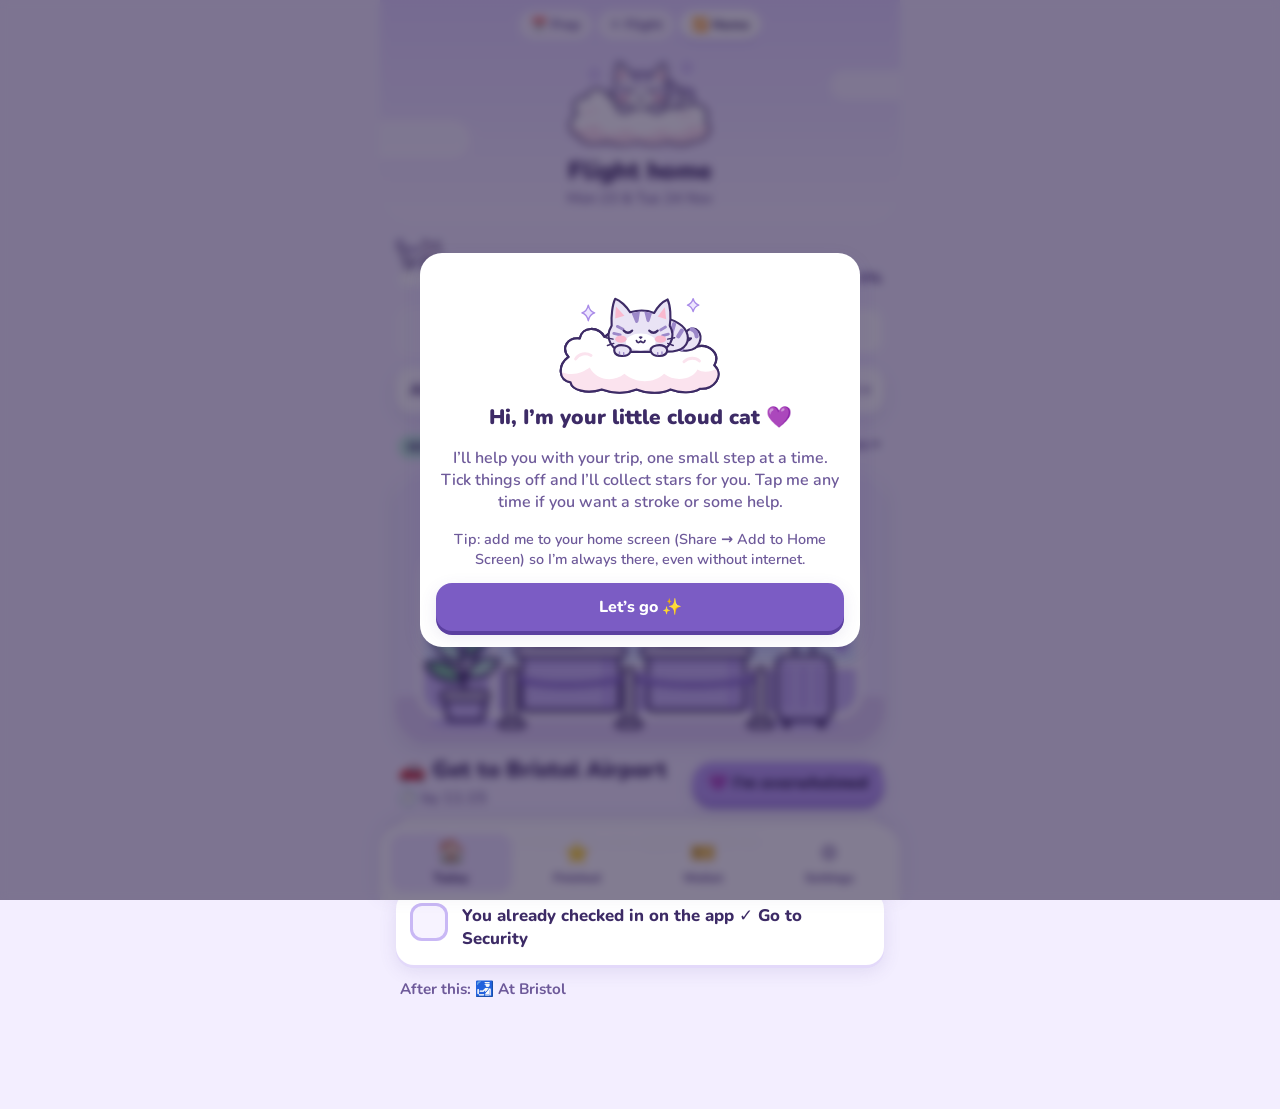
==== index.html @ 9da00402 "Add Cloud Cat travel checklist app Gentle step-by-step PWA for the trip: day-before prep, flight day" ====
<!doctype html>
<html lang="en">
<head>
  <meta charset="utf-8" />
  <meta name="viewport" content="width=device-width, initial-scale=1, viewport-fit=cover" />
  <title>Cloud Cat</title>
  <meta name="description" content="A gentle step-by-step travel checklist with a little cloud cat." />
  <meta name="theme-color" content="#EDE6FF" />
  <meta name="apple-mobile-web-app-capable" content="yes" />
  <meta name="apple-mobile-web-app-status-bar-style" content="default" />
  <meta name="apple-mobile-web-app-title" content="Cloud Cat" />
  <link rel="manifest" href="manifest.webmanifest" />
  <link rel="icon" href="assets/icon.svg" type="image/svg+xml" />
  <link rel="apple-touch-icon" href="icons/icon-180.png" />
  <link rel="preconnect" href="https://fonts.googleapis.com" />
  <link rel="preconnect" href="https://fonts.gstatic.com" crossorigin />
  <link href="https://fonts.googleapis.com/css2?family=Nunito:wght@500;700;800;900&display=swap" rel="stylesheet" />
  <link rel="stylesheet" href="styles.css" />
</head>
<body>
  <div id="sprite" hidden></div>

  <div id="app">
    <header class="sky" id="sky">
      <div class="sky-clouds" aria-hidden="true">
        <span class="puff p1"></span><span class="puff p2"></span><span class="puff p3"></span>
      </div>
      <div class="stars-layer" id="stars" aria-hidden="true"></div>
      <nav class="section-pills" id="sectionPills" aria-label="Choose a day"></nav>
      <button class="cloudcat" id="cloudcat" aria-label="Tap the cat to pet him or get help"></button>
      <div class="bubble" id="bubble" role="status" aria-live="polite"></div>
      <div class="titles">
        <h1 id="title">Cloud Cat</h1>
        <p id="subtitle"></p>
      </div>
    </header>

    <div class="progress-wrap" id="progressWrap">
      <div class="progress" role="progressbar" aria-valuemin="0" aria-valuemax="100" id="progress">
        <div class="fill" id="fill"></div>
      </div>
      <div class="runner" id="runner" aria-hidden="true"></div>
      <span class="pct" id="pct">0%</span>
    </div>

    <main id="view" tabindex="-1"></main>

    <nav class="tabbar" aria-label="Main">
      <button data-tab="today" class="on"><span>🏠</span>Today</button>
      <button data-tab="finished"><span>⭐</span>Finished</button>
      <button data-tab="wallet"><span>🎫</span>Wallet</button>
      <button data-tab="settings"><span>⚙️</span>Settings</button>
    </nav>
  </div>

  <div id="overlay" class="overlay" hidden></div>
  <div id="toast" class="toast" role="status" aria-live="polite"></div>

  <script type="module" src="js/app.js"></script>
</body>
</html>
---- styles.css ----
/* ───────── Tokens ───────── */
:root {
  --bg: #F3EEFF;
  --sky-top: #E4D8FF;
  --sky-bot: #F6F1FF;
  --ink: #3D2B66;
  --ink-soft: #6E5A9A;
  --ink-faint: #9A8BC0;
  --card: #FFFFFF;
  --card-2: #F7F3FF;
  --line: #E3D9FA;
  --lav: #C9B8F5;
  --purple: #7B5CC4;
  --mint: #BDEBD8;
  --mint-deep: #54B78E;
  --calm: #EEE6FF;
  --info: #E6F0FF;
  --info-ink: #3F5C99;
  --if: #FFEDE6;
  --if-ink: #9A4F3A;
  --shadow: 0 6px 18px rgba(86, 64, 150, .12);
  --press: 0 4px 0 #D9CCF6;
  --radius: 22px;
  --fs: 1;
  --run-dur: .7s;
  color-scheme: light;
}
:root[data-theme="night"] {
  --bg: #1C1733;
  --sky-top: #2A2150;
  --sky-bot: #1F1939;
  --ink: #F1EBFF;
  --ink-soft: #C8BBEB;
  --ink-faint: #8E80B8;
  --card: #2A2346;
  --card-2: #332A55;
  --line: #3F3466;
  --lav: #6E5AA8;
  --purple: #B49CF5;
  --mint: #2F6B57;
  --mint-deep: #7DDBB4;
  --calm: #352C5C;
  --info: #26345A;
  --info-ink: #BFD3FF;
  --if: #4A2E33;
  --if-ink: #FFC9B8;
  --shadow: 0 6px 18px rgba(0, 0, 0, .35);
  --press: 0 4px 0 #151127;
  color-scheme: dark;
}

* { box-sizing: border-box; -webkit-tap-highlight-color: transparent; }
[hidden] { display: none !important; }
html { font-size: calc(16px * var(--fs)); }
body {
  margin: 0; background: var(--bg); color: var(--ink);
  font-family: Nunito, Quicksand, ui-rounded, system-ui, sans-serif; font-weight: 600;
  -webkit-font-smoothing: antialiased; overscroll-behavior-y: none;
}
button, input, textarea, select { font: inherit; color: inherit; }
button { cursor: pointer; border: 0; background: none; padding: 0; }
#app { max-width: 520px; margin: 0 auto; min-height: 100dvh; padding-bottom: calc(86px + env(safe-area-inset-bottom)); }

/* ───────── Sky ───────── */
.sky {
  position: relative; height: 222px; overflow: hidden;
  background: linear-gradient(180deg, var(--sky-top), var(--sky-bot));
  border-radius: 0 0 32px 32px;
  padding-top: env(safe-area-inset-top);
}
.sky-clouds .puff { position: absolute; background: #fff; opacity: .55; border-radius: 999px; filter: blur(1px); }
:root[data-theme="night"] .sky-clouds .puff { opacity: .08; }
.puff.p1 { width: 120px; height: 38px; left: -30px; top: 120px; animation: drift 26s ease-in-out infinite alternate; }
.puff.p2 { width: 90px; height: 30px; right: -20px; top: 70px; animation: drift 32s ease-in-out infinite alternate-reverse; }
.puff.p3 { width: 70px; height: 24px; left: 40%; top: 150px; opacity: .35; animation: drift 40s ease-in-out infinite alternate; }
@keyframes drift { to { transform: translateX(40px); } }

.section-pills {
  position: relative; z-index: 3; display: flex; gap: 6px; justify-content: center;
  padding: 10px 12px 0;
}
.section-pills button {
  padding: 6px 12px; border-radius: 999px; font-size: .82rem; font-weight: 800;
  background: color-mix(in srgb, var(--card) 70%, transparent); color: var(--ink-soft);
  box-shadow: 0 2px 0 var(--line); transition: transform .15s, background .2s;
}
.section-pills button.on { background: var(--card); color: var(--ink); box-shadow: 0 3px 0 var(--lav); }
.section-pills button:active { transform: scale(.95) translateY(1px); }

.cloudcat {
  position: absolute; z-index: 2; left: 50%; top: calc(36px + env(safe-area-inset-top));
  width: 150px; margin-left: -75px; animation: bob 4s ease-in-out infinite;
}
.cloudcat svg { width: 100%; height: auto; display: block; overflow: visible; }
.cloudcat:active svg { transform: scale(.97); }
@keyframes bob { 0%, 100% { transform: translateY(0); } 50% { transform: translateY(-7px); } }
#tail { transform-box: fill-box; transform-origin: 0% 100%; animation: tail 3.2s ease-in-out infinite; }
@keyframes tail { 0%, 100% { transform: rotate(0); } 50% { transform: rotate(-6deg); } }
.meow #eyes-open, .meow #mouth-meow { display: inline !important; }
.meow #eyes-closed, .meow #mouth-smile { display: none !important; }

.titles { position: absolute; left: 0; right: 0; bottom: 14px; text-align: center; z-index: 2; pointer-events: none; }
.titles h1 { margin: 0; font-size: 1.55rem; font-weight: 900; letter-spacing: -.01em; }
.titles p { margin: 0; color: var(--ink-soft); font-size: .92rem; }

.stars-layer { position: absolute; inset: 0; z-index: 1; pointer-events: none; }
.star { position: absolute; width: 16px; height: 16px; transform: translate(-50%, -50%); filter: drop-shadow(0 2px 2px rgba(80, 60, 140, .15)); }
.star svg { width: 100%; height: 100%; display: block; }
.star.big { width: 36px; height: 36px; }
.star.settled { animation: twinkle 3.6s ease-in-out infinite; }
@keyframes twinkle { 0%, 100% { opacity: 1; transform: translate(-50%, -50%) scale(1); } 50% { opacity: .75; transform: translate(-50%, -50%) scale(.9); } }

.bubble {
  position: absolute; z-index: 4; right: 10px; top: calc(46px + env(safe-area-inset-top));
  max-width: min(200px, calc(50% - 40px)); padding: 8px 12px; border-radius: 16px 16px 16px 4px;
  background: var(--card); color: var(--ink); font-weight: 800; font-size: .88rem; line-height: 1.25;
  box-shadow: var(--shadow); opacity: 0; pointer-events: none; transform-origin: 0 100%; transform: scale(.6);
  transition: opacity .3s, transform .35s cubic-bezier(.3, 1.6, .5, 1);
}
.bubble.show { opacity: 1; transform: scale(1); }

/* ───────── Progress ───────── */
.progress-wrap { position: relative; margin: 14px 18px 4px; padding-top: 34px; }
.progress { height: 16px; border-radius: 999px; background: var(--card); box-shadow: inset 0 2px 4px rgba(80, 60, 140, .12); overflow: hidden; margin-right: 46px; }
.fill {
  height: 100%; width: 0; border-radius: 999px;
  background: linear-gradient(90deg, #C9B8F5, #A98BE8, #F9B9CF);
  background-size: 200% 100%; animation: shimmer 4s linear infinite;
  transition: width 1.2s cubic-bezier(.3, .9, .3, 1);
}
@keyframes shimmer { to { background-position: -200% 0; } }
.pct { position: absolute; right: 0; bottom: -2px; font-weight: 900; font-size: .9rem; color: var(--ink-soft); }
.runner {
  position: absolute; top: -2px; left: 0; width: 52px; transform: translateX(-26px);
  transition: left 1.4s cubic-bezier(.3, .9, .3, 1);
}
.runner svg { width: 100%; height: auto; display: block; animation: hop calc(var(--run-dur) / 2) ease-in-out infinite; }
@keyframes hop { 0%, 100% { transform: translateY(0); } 50% { transform: translateY(-2px); } }
.runner #leg-fl, .runner #leg-br { transform-box: fill-box; transform-origin: 50% 0; animation: legA var(--run-dur) ease-in-out infinite; }
.runner #leg-fr, .runner #leg-bl { transform-box: fill-box; transform-origin: 50% 0; animation: legB var(--run-dur) ease-in-out infinite; }
.runner #tail { animation: tail var(--run-dur) ease-in-out infinite; }
@keyframes legA { 0%, 100% { transform: rotate(28deg); } 50% { transform: rotate(-28deg); } }
@keyframes legB { 0%, 100% { transform: rotate(-28deg); } 50% { transform: rotate(28deg); } }
.runner.sprint { --run-dur: .22s; }
.runner .dust { position: absolute; left: -6px; bottom: 4px; width: 10px; height: 10px; border-radius: 50%; background: var(--lav); opacity: 0; }
.runner.sprint .dust { animation: dust .4s ease-out infinite; }
@keyframes dust { 0% { opacity: .7; transform: translate(0, 0) scale(.6); } 100% { opacity: 0; transform: translate(-14px, -4px) scale(1.4); } }

/* ───────── Generic cards / buttons ───────── */
main { padding: 8px 16px 24px; outline: none; }
.card { background: var(--card); border-radius: var(--radius); box-shadow: var(--shadow); padding: 16px; margin: 12px 0; }
.btn {
  display: inline-flex; align-items: center; justify-content: center; gap: 8px; min-height: 48px; padding: 10px 18px;
  border-radius: 16px; background: var(--card); box-shadow: var(--press), var(--shadow); font-weight: 800;
  transition: transform .12s, box-shadow .12s;
}
.btn:active { transform: translateY(3px) scale(.98); box-shadow: 0 1px 0 var(--line); }
.btn.primary { background: var(--purple); color: #fff; box-shadow: 0 4px 0 #5B3FA0, var(--shadow); }
:root[data-theme="night"] .btn.primary { color: #1C1733; box-shadow: 0 4px 0 #6E58B0, var(--shadow); }
.btn.soft { background: var(--card-2); box-shadow: 0 3px 0 var(--line); }
.btn.small { min-height: 40px; padding: 6px 14px; font-size: .9rem; border-radius: 13px; }
.btn.block { width: 100%; }
.link { color: var(--ink-soft); font-weight: 800; font-size: .92rem; padding: 10px 4px; min-height: 44px; }
.row { display: flex; gap: 10px; align-items: center; }
.row.between { justify-content: space-between; }
.muted { color: var(--ink-soft); }
.h2 { font-size: 1.25rem; font-weight: 900; margin: 18px 0 6px; }
.h3 { font-size: .8rem; font-weight: 900; letter-spacing: .08em; text-transform: uppercase; color: var(--ink-faint); margin: 18px 4px 6px; }

/* ───────── Picker ───────── */
.picker-ask { font-size: 1.2rem; font-weight: 900; margin: 16px 2px 2px; }
.picker { display: grid; grid-template-columns: 1fr 1fr; gap: 12px; margin-top: 10px; }
.gcard {
  position: relative; text-align: left; background: var(--card); border-radius: 20px; padding: 14px 14px 12px; min-height: 108px;
  box-shadow: 0 4px 0 var(--line), var(--shadow); transition: transform .12s, box-shadow .12s;
  display: flex; flex-direction: column; gap: 4px; animation: pop-in .4s cubic-bezier(.3, 1.5, .5, 1) both;
}
.gcard:active { transform: translateY(3px) scale(.98); box-shadow: 0 1px 0 var(--line); }
.gcard .gicon { font-size: 1.6rem; }
.gcard .gname { font-weight: 900; font-size: 1.02rem; line-height: 1.15; }
.gcard .gmeta { font-size: .82rem; color: var(--ink-soft); }
.gcard .gdot { position: absolute; top: 12px; right: 12px; width: 22px; height: 22px; }
.gcard .gdot svg { width: 100%; height: 100%; }
.gcard.first { grid-column: 1 / -1; min-height: 0; flex-direction: row; align-items: center; gap: 12px; background: linear-gradient(120deg, var(--card), var(--calm)); }
.gcard.bonus { background: var(--card-2); box-shadow: 0 3px 0 var(--line); }
.gcard.done { opacity: .62; }
.gcard.done .gdot { width: 30px; height: 30px; top: 8px; right: 8px; }
.badge { display: inline-block; font-size: .7rem; font-weight: 900; letter-spacing: .04em; padding: 3px 8px; border-radius: 999px; background: var(--mint); color: var(--ink); width: max-content; }
.badge.bonus { background: var(--calm); color: var(--ink-soft); }
@keyframes pop-in { from { opacity: 0; transform: translateY(8px) scale(.97); } }

/* ───────── Group / stage view ───────── */
.topbar { display: flex; justify-content: space-between; align-items: center; margin: 6px 0 0; }
.scene { position: relative; border-radius: 24px; overflow: hidden; box-shadow: var(--shadow); margin: 8px 0 12px; animation: pop-in .45s ease both; background: var(--card-2); }
.scene svg { display: block; width: 100%; height: auto; }
.gtitle { display: flex; align-items: baseline; justify-content: space-between; gap: 8px; margin: 4px 2px 2px; }
.gtitle h2 { margin: 0; font-size: 1.4rem; font-weight: 900; }
.gtitle .of { color: var(--ink-soft); font-weight: 800; white-space: nowrap; }
.gintro { margin: 2px 2px 8px; color: var(--ink-soft); }
.nextup { display: inline-block; font-size: .75rem; font-weight: 900; letter-spacing: .08em; text-transform: uppercase; background: var(--mint); padding: 4px 10px; border-radius: 999px; margin: 6px 2px 0; }

.steps { list-style: none; margin: 8px 0 0; padding: 0; display: flex; flex-direction: column; gap: 10px; }
.step {
  display: flex; gap: 14px; align-items: flex-start; background: var(--card); border-radius: 18px; padding: 14px;
  box-shadow: 0 3px 0 var(--line), var(--shadow);
}
.step.enter { animation: slide-in .45s cubic-bezier(.3, 1.3, .5, 1) both; }
@keyframes slide-in { from { opacity: 0; transform: translateY(14px) scale(.98); } }
.step.t-calm { background: var(--calm); }
.step.done { opacity: .6; }
.step.done .txt > .main { text-decoration: line-through; text-decoration-color: var(--ink-faint); }
.check {
  flex: 0 0 38px; width: 38px; height: 38px; border-radius: 12px; background: var(--card-2);
  box-shadow: inset 0 0 0 3px var(--lav); display: grid; place-items: center; margin-top: -2px;
  transition: background .2s, box-shadow .2s;
}
.check svg { width: 24px; height: 24px; }
.check path { fill: none; stroke: #fff; stroke-width: 4; stroke-linecap: round; stroke-linejoin: round; stroke-dasharray: 30; stroke-dashoffset: 30; }
.step.done .check { background: var(--mint-deep); box-shadow: inset 0 0 0 3px var(--mint-deep); }
.step.done .check path { stroke-dashoffset: 0; transition: stroke-dashoffset .3s .05s ease-out; }
.check.squish { animation: squish .42s cubic-bezier(.3, 1.6, .5, 1); }
@keyframes squish { 0% { transform: scale(1); } 30% { transform: scale(.78, .7); } 60% { transform: scale(1.14); } 100% { transform: scale(1); } }
.txt { flex: 1; min-width: 0; line-height: 1.35; font-size: 1.05rem; }
.txt .main { font-weight: 800; }
.chips { display: flex; flex-wrap: wrap; gap: 6px; margin-top: 8px; }
.chip { padding: 4px 10px; border-radius: 999px; background: var(--card-2); box-shadow: 0 2px 0 var(--line); font-weight: 800; font-size: .9rem; }
.detail { margin-top: 8px; font-size: .92rem; color: var(--ink-soft); white-space: pre-line; background: var(--card-2); border-radius: 12px; padding: 8px 10px; }
.opens { display: inline-block; margin-top: 6px; font-size: .82rem; font-weight: 800; color: var(--ink-soft); background: var(--calm); padding: 3px 10px; border-radius: 999px; }
.say {
  display: flex; align-items: center; gap: 10px; width: 100%; text-align: left; margin-top: 10px; padding: 10px 12px; border-radius: 14px;
  background: var(--card-2); box-shadow: 0 3px 0 var(--line); font-weight: 800; font-size: 1rem; line-height: 1.3;
}
.say:active { transform: translateY(2px); box-shadow: 0 1px 0 var(--line); }
.say .lbl { font-size: .7rem; letter-spacing: .08em; text-transform: uppercase; color: var(--ink-faint); display: block; }
.mini-actions { display: flex; flex-wrap: wrap; gap: 8px; margin-top: 10px; }
.inline-fields { display: grid; grid-template-columns: 1fr 1fr; gap: 8px; margin-top: 10px; }
.note { list-style: none; background: var(--info); color: var(--info-ink); border-radius: 16px; padding: 12px 14px; font-weight: 700; line-height: 1.35; }
.note::before { content: '🦋  '; }
.donebar { display: flex; justify-content: space-between; align-items: center; color: var(--ink-soft); font-weight: 800; padding: 2px 4px; }

.ifbox { margin-top: 16px; border-radius: 18px; background: var(--if); color: var(--if-ink); overflow: hidden; }
.ifbox > button { width: 100%; text-align: left; padding: 14px 16px; font-weight: 900; display: flex; justify-content: space-between; min-height: 48px; }
.ifbox .ifs { padding: 0 14px 14px; display: flex; flex-direction: column; gap: 10px; }
.ifitem { background: color-mix(in srgb, var(--card) 70%, transparent); color: var(--ink); border-radius: 14px; padding: 10px 12px; }
.ifitem b { display: block; color: var(--if-ink); }
.after { margin: 14px 4px 0; color: var(--ink-soft); font-weight: 700; font-size: .95rem; }

.timestrip { background: var(--card); border-radius: 18px; box-shadow: var(--shadow); margin: 6px 0 8px; overflow: hidden; }
.timestrip > button { width: 100%; padding: 10px 14px; display: flex; justify-content: space-between; align-items: center; gap: 8px; font-weight: 800; min-height: 48px; text-align: left; }
.timestrip .clock { color: var(--ink-soft); font-size: .9rem; white-space: nowrap; }
.timestrip ul { list-style: none; margin: 0; padding: 0 14px 12px; display: grid; gap: 6px; }
.timestrip li { display: flex; gap: 10px; align-items: center; }
.timestrip li b { min-width: 52px; }
.timestrip li.past { opacity: .5; }
.countdown { font-size: .85rem; color: var(--ink-soft); padding: 0 14px 10px; }

.parts { display: flex; background: var(--card-2); border-radius: 16px; padding: 4px; gap: 4px; margin: 8px 0; }
.parts button { flex: 1; padding: 10px 6px; border-radius: 12px; font-weight: 800; font-size: .9rem; color: var(--ink-soft); min-height: 44px; }
.parts button.on { background: var(--card); color: var(--ink); box-shadow: 0 2px 0 var(--line); }

.calm-pill {
  position: fixed; z-index: 20; right: max(16px, calc(50% - 244px)); bottom: calc(96px + env(safe-area-inset-bottom));
  padding: 10px 16px; border-radius: 999px; background: #B79CF2; color: #2A1E4D; font-weight: 900; box-shadow: 0 4px 0 #8E70D6, var(--shadow);
}
.calm-pill:active { transform: translateY(3px); box-shadow: 0 1px 0 #8E70D6; }

.donecard { text-align: center; padding: 26px 18px; }
.donecard .big { font-size: 1.5rem; font-weight: 900; margin: 8px 0 4px; }
.constellation { display: flex; flex-wrap: wrap; justify-content: center; gap: 6px; margin: 10px 0; }
.constellation span { width: 34px; height: 34px; display: inline-block; animation: pop-in .5s both; }
.constellation svg { width: 100%; height: 100%; }

/* ───────── Tab bar ───────── */
.tabbar {
  position: fixed; z-index: 30; left: 50%; transform: translateX(-50%); bottom: 0; width: min(520px, 100%);
  display: grid; grid-template-columns: repeat(4, 1fr); gap: 4px; padding: 8px 10px calc(8px + env(safe-area-inset-bottom));
  background: color-mix(in srgb, var(--card) 92%, transparent); backdrop-filter: blur(10px);
  border-radius: 24px 24px 0 0; box-shadow: 0 -4px 20px rgba(86, 64, 150, .1);
}
.tabbar button { display: flex; flex-direction: column; align-items: center; gap: 2px; padding: 6px 0; border-radius: 14px; font-size: .78rem; font-weight: 800; color: var(--ink-soft); min-height: 52px; }
.tabbar button span { font-size: 1.3rem; transition: transform .2s; }
.tabbar button.on { background: var(--calm); color: var(--ink); }
.tabbar button.on span { transform: translateY(-2px) scale(1.1); }

/* ───────── Overlay / sheets ───────── */
.overlay {
  position: fixed; inset: 0; z-index: 50; background: rgba(28, 18, 56, .55); backdrop-filter: blur(4px);
  display: flex; flex-direction: column; justify-content: flex-end; align-items: center; animation: fade .25s ease both;
}
.overlay.center { justify-content: center; }
.overlay.closing { animation: fade .2s ease reverse both; }
@keyframes fade { from { opacity: 0; } }
.sheet {
  width: min(520px, 100%); max-height: 88dvh; overflow: auto; background: var(--bg); border-radius: 28px 28px 0 0;
  padding: 18px 18px calc(22px + env(safe-area-inset-bottom)); animation: rise .35s cubic-bezier(.3, 1.2, .5, 1) both;
}
.sheet.tall { height: 88dvh; display: flex; flex-direction: column; }
@keyframes rise { from { transform: translateY(40px); opacity: 0; } }
.sheet-head { display: flex; justify-content: space-between; align-items: center; margin-bottom: 8px; }
.sheet-head h3 { margin: 0; font-size: 1.25rem; font-weight: 900; }
.x { width: 44px; height: 44px; border-radius: 14px; background: var(--card); box-shadow: 0 3px 0 var(--line); font-size: 1.1rem; }

.petstage { display: flex; flex-direction: column; align-items: center; gap: 18px; padding: 20px; width: min(420px, 100%); }
.petcat { width: min(300px, 80vw); touch-action: none; position: relative; animation: bob 4s ease-in-out infinite; }
.petcat svg { width: 100%; height: auto; display: block; overflow: visible; }
.petcat.petting svg { animation: purr .12s linear infinite; }
@keyframes purr { 50% { transform: translateY(.6px); } }
.pethint { color: #fff; font-weight: 800; text-align: center; min-height: 1.4em; text-shadow: 0 1px 4px rgba(0, 0, 0, .3); }
.petbtns { display: flex; gap: 12px; }
.petbtns .btn { min-width: 130px; font-size: 1.05rem; }
.heart { position: fixed; z-index: 60; pointer-events: none; font-size: 22px; animation: heart 1.4s ease-out forwards; }
@keyframes heart { 0% { opacity: 0; transform: translate(-50%, 0) scale(.5); } 15% { opacity: 1; } 100% { opacity: 0; transform: translate(calc(-50% + var(--dx)), -90px) scale(1.2); } }

.helplist { display: flex; flex-direction: column; gap: 10px; }
.helpbtn { text-align: left; padding: 14px 16px; border-radius: 16px; background: var(--card); box-shadow: 0 3px 0 var(--line); font-weight: 800; min-height: 52px; }
.helpbtn.if { background: var(--if); color: var(--if-ink); }
.helpbtn.calm { background: var(--calm); }
.helpbtn.heart-btn { background: linear-gradient(120deg, #FBE3EE, #EEE6FF); color: #3D2B66; }
.helpbtn:active { transform: translateY(2px); box-shadow: 0 1px 0 var(--line); }
.answer { font-size: 1.25rem; font-weight: 800; line-height: 1.45; margin: 8px 0 12px; }

.chat { flex: 1; overflow: auto; display: flex; flex-direction: column; gap: 10px; padding: 6px 2px 10px; }
.msg { max-width: 86%; padding: 10px 14px; border-radius: 18px; line-height: 1.4; white-space: pre-wrap; animation: pop-in .3s both; }
.msg.user { align-self: flex-end; background: var(--purple); color: #fff; border-bottom-right-radius: 6px; }
:root[data-theme="night"] .msg.user { color: #1C1733; }
.msg.assistant { align-self: flex-start; background: var(--card); box-shadow: var(--shadow); border-bottom-left-radius: 6px; }
.msg.assistant::before { content: '🐱 '; }
.typing span { display: inline-block; width: 7px; height: 7px; margin: 0 2px; border-radius: 50%; background: var(--ink-faint); animation: dots 1s infinite; }
.typing span:nth-child(2) { animation-delay: .15s; } .typing span:nth-child(3) { animation-delay: .3s; }
@keyframes dots { 50% { transform: translateY(-4px); opacity: .5; } }
.composer { display: flex; gap: 8px; align-items: flex-end; }
.composer textarea { flex: 1; resize: none; min-height: 48px; max-height: 120px; }

.bigsay {
  position: fixed; inset: 0; z-index: 70; background: #FFFDF8; color: #2A1E4D; display: flex; flex-direction: column;
  justify-content: center; align-items: center; padding: 28px; text-align: center; animation: fade .2s both;
}
.bigsay p { font-size: clamp(1.8rem, 8vw, 3rem); font-weight: 900; line-height: 1.25; margin: 0 0 24px; white-space: pre-wrap; }
.bigsay small { color: #7A6CA3; font-weight: 800; }

.breathe { width: 140px; height: 140px; margin: 10px auto 16px; border-radius: 50%; background: radial-gradient(circle, #E9DEFF, #B79CF2); animation: breathe 10s ease-in-out infinite; display: grid; place-items: center; font-weight: 900; color: #3D2B66; }
@keyframes breathe { 0%, 100% { transform: scale(.72); } 40% { transform: scale(1); } }

.celebrate { text-align: center; color: #fff; padding: 24px; }
.celebrate h2 { font-size: 2rem; margin: 10px 0 4px; }
.celebrate p { font-size: 1.15rem; }

/* ───────── Forms / wallet / settings ───────── */
label.field { display: block; margin: 10px 0; font-weight: 800; }
label.field > span { display: block; font-size: .85rem; color: var(--ink-soft); margin-bottom: 4px; }
input[type="text"], input[type="tel"], input[type="url"], input[type="password"], textarea, select {
  width: 100%; padding: 12px 14px; border-radius: 14px; border: 2px solid var(--line); background: var(--card-2); font-weight: 700; outline: none;
}
input:focus, textarea:focus, select:focus { border-color: var(--lav); }
.seg { display: flex; flex-wrap: wrap; gap: 6px; }
.seg button { padding: 10px 14px; border-radius: 12px; background: var(--card-2); font-weight: 800; box-shadow: 0 2px 0 var(--line); min-height: 44px; }
.seg button.on { background: var(--purple); color: #fff; box-shadow: 0 2px 0 #5B3FA0; }
:root[data-theme="night"] .seg button.on { color: #1C1733; }
.toggle { display: flex; justify-content: space-between; align-items: center; padding: 10px 0; font-weight: 800; min-height: 48px; }
.switch { width: 54px; height: 32px; border-radius: 999px; background: var(--line); position: relative; transition: background .2s; flex: 0 0 auto; }
.switch::after { content: ''; position: absolute; top: 4px; left: 4px; width: 24px; height: 24px; border-radius: 50%; background: #fff; box-shadow: 0 2px 4px rgba(0, 0, 0, .15); transition: transform .25s cubic-bezier(.3, 1.4, .5, 1); }
.switch.on { background: var(--mint-deep); }
.switch.on::after { transform: translateX(22px); }
input[type="range"] { width: 100%; accent-color: var(--purple); }

.tickets { display: grid; grid-template-columns: 1fr 1fr; gap: 12px; }
.ticket { background: var(--card); border-radius: 18px; box-shadow: var(--shadow); overflow: hidden; display: flex; flex-direction: column; }
.ticket .thumb { height: 120px; background: var(--card-2); display: grid; place-items: center; font-size: 2.4rem; overflow: hidden; }
.ticket .thumb img { width: 100%; height: 100%; object-fit: cover; }
.ticket .tl { padding: 8px 10px; }
.ticket input { padding: 6px 8px; font-size: .9rem; border-radius: 10px; }
.ticket .tact { display: flex; justify-content: space-between; padding: 0 6px 8px; }
.addticket { min-height: 172px; border: 3px dashed var(--lav); border-radius: 18px; display: grid; place-items: center; font-weight: 900; color: var(--ink-soft); text-align: center; }
.viewer { position: fixed; inset: 0; z-index: 70; background: #fff; display: flex; flex-direction: column; }
.viewer .vbar { display: flex; justify-content: space-between; align-items: center; padding: calc(10px + env(safe-area-inset-top)) 12px 10px; background: #F3EEFF; color: #3D2B66; font-weight: 800; }
.viewer .vbody { flex: 1; overflow: auto; display: grid; place-items: center; background: #fff; }
.viewer img { max-width: 100%; max-height: 100%; object-fit: contain; }
.viewer iframe { width: 100%; height: 100%; border: 0; }
.infocard { background: var(--card); border-radius: 18px; box-shadow: var(--shadow); padding: 12px 14px; margin: 10px 0; }

.fin-section { margin: 14px 0; }
.fin-group { display: flex; align-items: center; gap: 12px; padding: 12px; background: var(--card); border-radius: 16px; box-shadow: 0 3px 0 var(--line); margin: 8px 0; width: 100%; text-align: left; }
.fin-group .s { width: 34px; height: 34px; flex: 0 0 34px; }
.fin-group .s svg { width: 100%; height: 100%; }
.fin-steps { margin: 0 0 8px 12px; padding: 0; list-style: none; }
.fin-steps li { padding: 6px 0; display: flex; gap: 8px; align-items: center; }
.stat { display: flex; gap: 10px; }
.stat > div { flex: 1; background: var(--card); border-radius: 18px; box-shadow: var(--shadow); padding: 12px; text-align: center; }
.stat b { display: block; font-size: 1.6rem; font-weight: 900; }

.toast {
  position: fixed; left: 50%; bottom: calc(100px + env(safe-area-inset-bottom)); transform: translate(-50%, 20px); z-index: 80;
  background: var(--ink); color: var(--bg); padding: 10px 16px; border-radius: 14px; font-weight: 800; opacity: 0; pointer-events: none; transition: .3s;
  max-width: calc(100% - 32px);
}
.toast.show { opacity: 1; transform: translate(-50%, 0); }

/* ───────── Reduced motion ───────── */
.reduce-motion *, .reduce-motion *::before, .reduce-motion *::after { animation-duration: .001s !important; animation-iteration-count: 1 !important; transition-duration: .001s !important; }
@media (prefers-reduced-motion: reduce) {
  *, *::before, *::after { animation-duration: .001s !important; animation-iteration-count: 1 !important; transition-duration: .001s !important; }
}
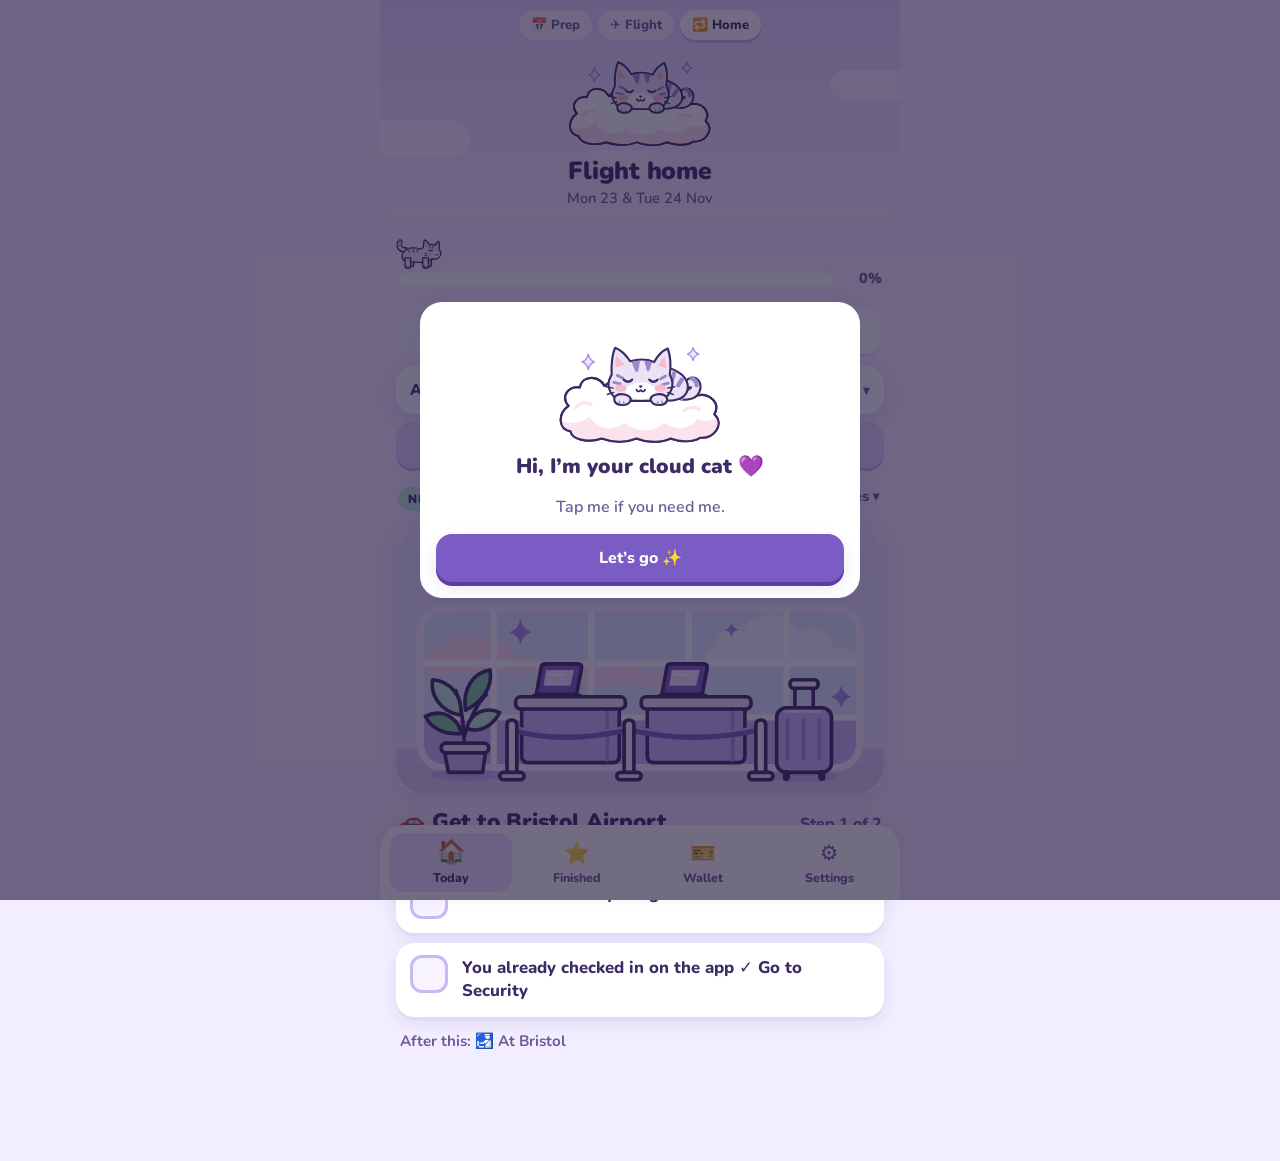
==== commit 08ed6e34: "Always use the lavender look; fix black flicker on Android - Remove dark mode entirely and mark the " ====
--- a/index.html
+++ b/index.html
@@ -6,6 +6,7 @@
   <title>Cloud Cat</title>
   <meta name="description" content="A gentle step-by-step travel checklist with a little cloud cat." />
   <meta name="theme-color" content="#EDE6FF" />
+  <meta name="color-scheme" content="light only" />
   <meta name="apple-mobile-web-app-capable" content="yes" />
   <meta name="apple-mobile-web-app-status-bar-style" content="default" />
   <meta name="apple-mobile-web-app-title" content="Cloud Cat" />
--- a/styles.css
+++ b/styles.css
@@ -11,6 +11,8 @@
   --line: #E3D9FA;
   --lav: #C9B8F5;
   --purple: #7B5CC4;
+  --on-purple: #FFFFFF;
+  --purple-press: #5B3FA0;
   --mint: #BDEBD8;
   --mint-deep: #54B78E;
   --calm: #EEE6FF;
@@ -18,40 +20,17 @@
   --info-ink: #3F5C99;
   --if: #FFEDE6;
   --if-ink: #9A4F3A;
+  --puff: .55;
   --shadow: 0 6px 18px rgba(86, 64, 150, .12);
   --press: 0 4px 0 #D9CCF6;
   --radius: 22px;
   --fs: 1;
   --run-dur: .7s;
-  color-scheme: light;
-}
-:root[data-theme="night"] {
-  --bg: #1C1733;
-  --sky-top: #2A2150;
-  --sky-bot: #1F1939;
-  --ink: #F1EBFF;
-  --ink-soft: #C8BBEB;
-  --ink-faint: #8E80B8;
-  --card: #2A2346;
-  --card-2: #332A55;
-  --line: #3F3466;
-  --lav: #6E5AA8;
-  --purple: #B49CF5;
-  --mint: #2F6B57;
-  --mint-deep: #7DDBB4;
-  --calm: #352C5C;
-  --info: #26345A;
-  --info-ink: #BFD3FF;
-  --if: #4A2E33;
-  --if-ink: #FFC9B8;
-  --shadow: 0 6px 18px rgba(0, 0, 0, .35);
-  --press: 0 4px 0 #151127;
-  color-scheme: dark;
-}
-
+  color-scheme: light only; /* always the lavender look; stops phones auto-darkening it */
+}
 * { box-sizing: border-box; -webkit-tap-highlight-color: transparent; }
 [hidden] { display: none !important; }
-html { font-size: calc(16px * var(--fs)); }
+html { font-size: calc(16px * var(--fs)); background: var(--bg); }
 body {
   margin: 0; background: var(--bg); color: var(--ink);
   font-family: Nunito, Quicksand, ui-rounded, system-ui, sans-serif; font-weight: 600;
@@ -68,11 +47,10 @@
   border-radius: 0 0 32px 32px;
   padding-top: env(safe-area-inset-top);
 }
-.sky-clouds .puff { position: absolute; background: #fff; opacity: .55; border-radius: 999px; filter: blur(1px); }
-:root[data-theme="night"] .sky-clouds .puff { opacity: .08; }
-.puff.p1 { width: 120px; height: 38px; left: -30px; top: 120px; animation: drift 26s ease-in-out infinite alternate; }
-.puff.p2 { width: 90px; height: 30px; right: -20px; top: 70px; animation: drift 32s ease-in-out infinite alternate-reverse; }
-.puff.p3 { width: 70px; height: 24px; left: 40%; top: 150px; opacity: .35; animation: drift 40s ease-in-out infinite alternate; }
+.sky-clouds .puff { position: absolute; background: #fff; opacity: var(--puff); border-radius: 999px; }
+.puff.p1 { width: 120px; height: 38px; left: -30px; top: 120px; }
+.puff.p2 { width: 90px; height: 30px; right: -20px; top: 70px; }
+.puff.p3 { width: 70px; height: 24px; left: 40%; top: 150px; opacity: .35; }
 @keyframes drift { to { transform: translateX(40px); } }
 
 .section-pills {
@@ -104,10 +82,10 @@
 .titles p { margin: 0; color: var(--ink-soft); font-size: .92rem; }
 
 .stars-layer { position: absolute; inset: 0; z-index: 1; pointer-events: none; }
-.star { position: absolute; width: 16px; height: 16px; transform: translate(-50%, -50%); filter: drop-shadow(0 2px 2px rgba(80, 60, 140, .15)); }
+.star { position: absolute; width: 16px; height: 16px; transform: translate(-50%, -50%); }
 .star svg { width: 100%; height: 100%; display: block; }
 .star.big { width: 36px; height: 36px; }
-.star.settled { animation: twinkle 3.6s ease-in-out infinite; }
+
 @keyframes twinkle { 0%, 100% { opacity: 1; transform: translate(-50%, -50%) scale(1); } 50% { opacity: .75; transform: translate(-50%, -50%) scale(.9); } }
 
 .bubble {
@@ -120,12 +98,11 @@
 .bubble.show { opacity: 1; transform: scale(1); }
 
 /* ───────── Progress ───────── */
-.progress-wrap { position: relative; margin: 14px 18px 4px; padding-top: 34px; }
+.progress-wrap { position: relative; margin: 14px max(18px, env(safe-area-inset-right, 0px)) 4px max(18px, env(safe-area-inset-left, 0px)); padding-top: 34px; }
 .progress { height: 16px; border-radius: 999px; background: var(--card); box-shadow: inset 0 2px 4px rgba(80, 60, 140, .12); overflow: hidden; margin-right: 46px; }
 .fill {
   height: 100%; width: 0; border-radius: 999px;
   background: linear-gradient(90deg, #C9B8F5, #A98BE8, #F9B9CF);
-  background-size: 200% 100%; animation: shimmer 4s linear infinite;
   transition: width 1.2s cubic-bezier(.3, .9, .3, 1);
 }
 @keyframes shimmer { to { background-position: -200% 0; } }
@@ -134,7 +111,7 @@
   position: absolute; top: -2px; left: 0; width: 52px; transform: translateX(-26px);
   transition: left 1.4s cubic-bezier(.3, .9, .3, 1);
 }
-.runner svg { width: 100%; height: auto; display: block; animation: hop calc(var(--run-dur) / 2) ease-in-out infinite; }
+.runner svg { width: 100%; height: auto; display: block; }
 @keyframes hop { 0%, 100% { transform: translateY(0); } 50% { transform: translateY(-2px); } }
 .runner #leg-fl, .runner #leg-br { transform-box: fill-box; transform-origin: 50% 0; animation: legA var(--run-dur) ease-in-out infinite; }
 .runner #leg-fr, .runner #leg-bl { transform-box: fill-box; transform-origin: 50% 0; animation: legB var(--run-dur) ease-in-out infinite; }
@@ -147,7 +124,7 @@
 @keyframes dust { 0% { opacity: .7; transform: translate(0, 0) scale(.6); } 100% { opacity: 0; transform: translate(-14px, -4px) scale(1.4); } }
 
 /* ───────── Generic cards / buttons ───────── */
-main { padding: 8px 16px 24px; outline: none; }
+main { padding-block: 8px 24px; padding-left: max(16px, env(safe-area-inset-left, 0px)); padding-right: max(16px, env(safe-area-inset-right, 0px)); outline: none; }
 .card { background: var(--card); border-radius: var(--radius); box-shadow: var(--shadow); padding: 16px; margin: 12px 0; }
 .btn {
   display: inline-flex; align-items: center; justify-content: center; gap: 8px; min-height: 48px; padding: 10px 18px;
@@ -155,8 +132,7 @@
   transition: transform .12s, box-shadow .12s;
 }
 .btn:active { transform: translateY(3px) scale(.98); box-shadow: 0 1px 0 var(--line); }
-.btn.primary { background: var(--purple); color: #fff; box-shadow: 0 4px 0 #5B3FA0, var(--shadow); }
-:root[data-theme="night"] .btn.primary { color: #1C1733; box-shadow: 0 4px 0 #6E58B0, var(--shadow); }
+.btn.primary { background: var(--purple); color: var(--on-purple); box-shadow: 0 4px 0 var(--purple-press), var(--shadow); }
 .btn.soft { background: var(--card-2); box-shadow: 0 3px 0 var(--line); }
 .btn.small { min-height: 40px; padding: 6px 14px; font-size: .9rem; border-radius: 13px; }
 .btn.block { width: 100%; }
@@ -259,10 +235,10 @@
 .parts button.on { background: var(--card); color: var(--ink); box-shadow: 0 2px 0 var(--line); }
 
 .calm-pill {
-  position: fixed; z-index: 20; right: max(16px, calc(50% - 244px)); bottom: calc(96px + env(safe-area-inset-bottom));
-  padding: 10px 16px; border-radius: 999px; background: #B79CF2; color: #2A1E4D; font-weight: 900; box-shadow: 0 4px 0 #8E70D6, var(--shadow);
-}
-.calm-pill:active { transform: translateY(3px); box-shadow: 0 1px 0 #8E70D6; }
+  display: block; width: 100%; margin: 0 0 6px; padding: 12px 16px; border-radius: 16px;
+  background: #E2D5FB; color: #3D2B66; font-weight: 900; box-shadow: 0 3px 0 #C9B8F5;
+}
+.calm-pill:active { transform: translateY(2px); box-shadow: 0 1px 0 #C9B8F5; }
 
 .donecard { text-align: center; padding: 26px 18px; }
 .donecard .big { font-size: 1.5rem; font-weight: 900; margin: 8px 0 4px; }
@@ -273,8 +249,8 @@
 /* ───────── Tab bar ───────── */
 .tabbar {
   position: fixed; z-index: 30; left: 50%; transform: translateX(-50%); bottom: 0; width: min(520px, 100%);
-  display: grid; grid-template-columns: repeat(4, 1fr); gap: 4px; padding: 8px 10px calc(8px + env(safe-area-inset-bottom));
-  background: color-mix(in srgb, var(--card) 92%, transparent); backdrop-filter: blur(10px);
+  display: grid; grid-template-columns: repeat(4, 1fr); gap: 4px; padding: 8px max(10px, env(safe-area-inset-right, 0px)) calc(8px + env(safe-area-inset-bottom, 0px)) max(10px, env(safe-area-inset-left, 0px));
+  background: var(--card);
   border-radius: 24px 24px 0 0; box-shadow: 0 -4px 20px rgba(86, 64, 150, .1);
 }
 .tabbar button { display: flex; flex-direction: column; align-items: center; gap: 2px; padding: 6px 0; border-radius: 14px; font-size: .78rem; font-weight: 800; color: var(--ink-soft); min-height: 52px; }
@@ -284,7 +260,7 @@
 
 /* ───────── Overlay / sheets ───────── */
 .overlay {
-  position: fixed; inset: 0; z-index: 50; background: rgba(28, 18, 56, .55); backdrop-filter: blur(4px);
+  position: fixed; inset: 0; z-index: 50; background: rgba(28, 18, 56, .62);
   display: flex; flex-direction: column; justify-content: flex-end; align-items: center; animation: fade .25s ease both;
 }
 .overlay.center { justify-content: center; }
@@ -321,8 +297,7 @@
 
 .chat { flex: 1; overflow: auto; display: flex; flex-direction: column; gap: 10px; padding: 6px 2px 10px; }
 .msg { max-width: 86%; padding: 10px 14px; border-radius: 18px; line-height: 1.4; white-space: pre-wrap; animation: pop-in .3s both; }
-.msg.user { align-self: flex-end; background: var(--purple); color: #fff; border-bottom-right-radius: 6px; }
-:root[data-theme="night"] .msg.user { color: #1C1733; }
+.msg.user { align-self: flex-end; background: var(--purple); color: var(--on-purple); border-bottom-right-radius: 6px; }
 .msg.assistant { align-self: flex-start; background: var(--card); box-shadow: var(--shadow); border-bottom-left-radius: 6px; }
 .msg.assistant::before { content: '🐱 '; }
 .typing span { display: inline-block; width: 7px; height: 7px; margin: 0 2px; border-radius: 50%; background: var(--ink-faint); animation: dots 1s infinite; }
@@ -354,8 +329,7 @@
 input:focus, textarea:focus, select:focus { border-color: var(--lav); }
 .seg { display: flex; flex-wrap: wrap; gap: 6px; }
 .seg button { padding: 10px 14px; border-radius: 12px; background: var(--card-2); font-weight: 800; box-shadow: 0 2px 0 var(--line); min-height: 44px; }
-.seg button.on { background: var(--purple); color: #fff; box-shadow: 0 2px 0 #5B3FA0; }
-:root[data-theme="night"] .seg button.on { color: #1C1733; }
+.seg button.on { background: var(--purple); color: var(--on-purple); box-shadow: 0 2px 0 var(--purple-press); }
 .toggle { display: flex; justify-content: space-between; align-items: center; padding: 10px 0; font-weight: 800; min-height: 48px; }
 .switch { width: 54px; height: 32px; border-radius: 999px; background: var(--line); position: relative; transition: background .2s; flex: 0 0 auto; }
 .switch::after { content: ''; position: absolute; top: 4px; left: 4px; width: 24px; height: 24px; border-radius: 50%; background: #fff; box-shadow: 0 2px 4px rgba(0, 0, 0, .15); transition: transform .25s cubic-bezier(.3, 1.4, .5, 1); }
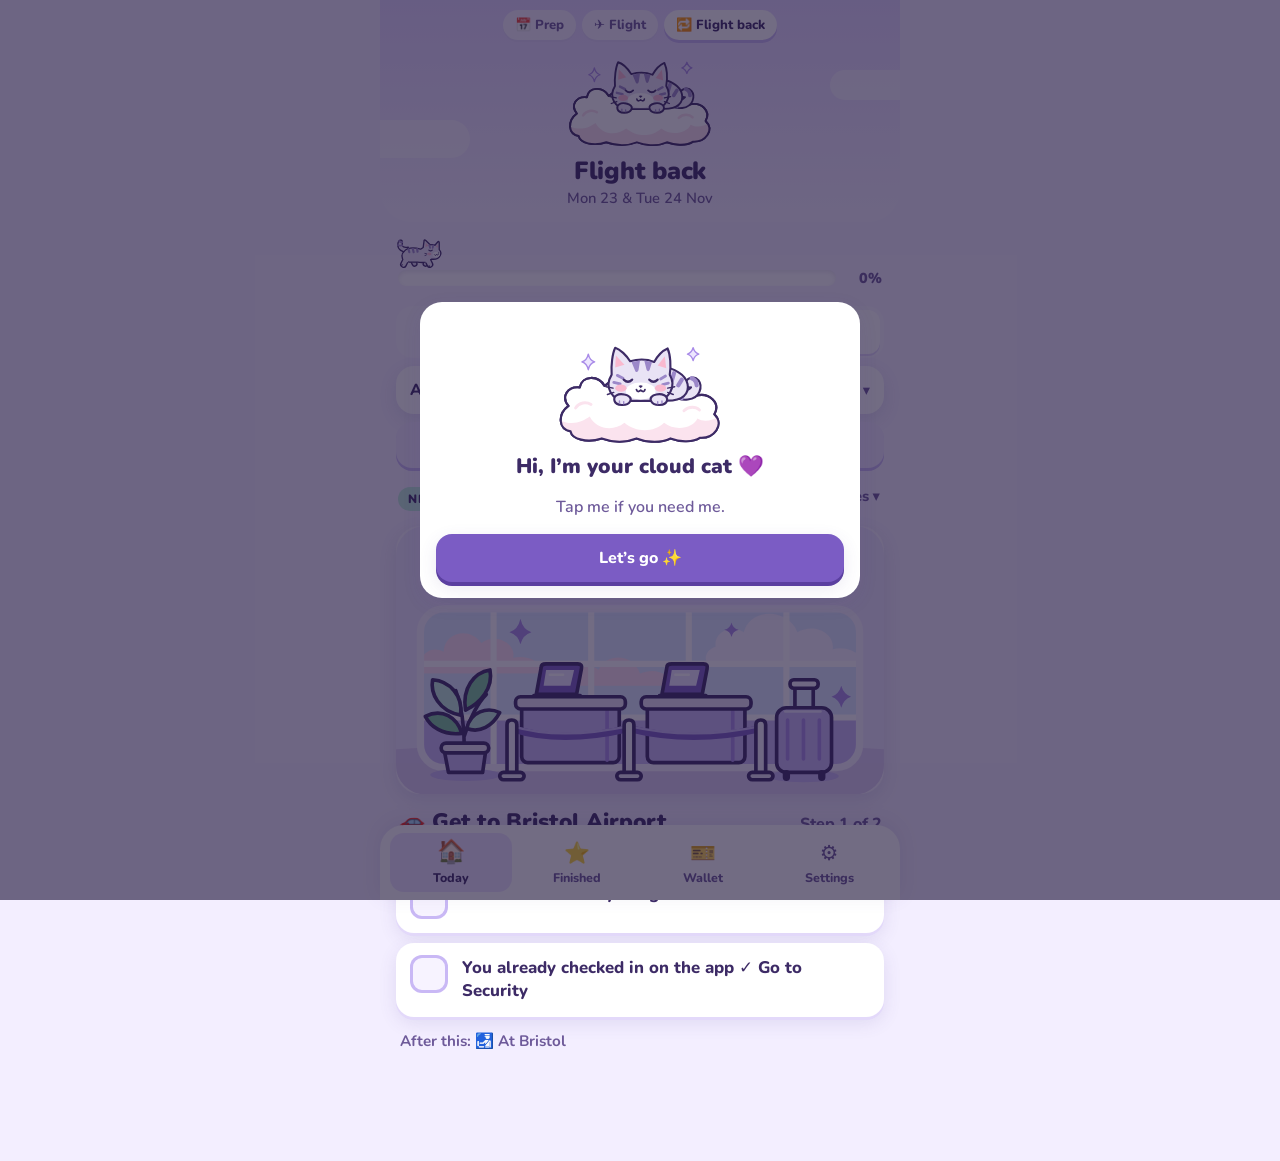
==== commit 26379e30: "Fix black blocks on Android; fix running cat legs; bring back night mode Black areas were GPU layers" ====
--- a/index.html
+++ b/index.html
@@ -24,7 +24,7 @@
   <div id="app">
     <header class="sky" id="sky">
       <div class="sky-clouds" aria-hidden="true">
-        <span class="puff p1"></span><span class="puff p2"></span><span class="puff p3"></span>
+        <span class="puff p1"></span><span class="puff p2"></span>
       </div>
       <div class="stars-layer" id="stars" aria-hidden="true"></div>
       <nav class="section-pills" id="sectionPills" aria-label="Choose a day"></nav>
--- a/styles.css
+++ b/styles.css
@@ -28,6 +28,32 @@
   --run-dur: .7s;
   color-scheme: light only; /* always the lavender look; stops phones auto-darkening it */
 }
+:root[data-sky="night"] {
+  --bg: #1C1733;
+  --sky-top: #2A2150;
+  --sky-bot: #1F1939;
+  --ink: #F1EBFF;
+  --ink-soft: #C8BBEB;
+  --ink-faint: #8E80B8;
+  --card: #2A2346;
+  --card-2: #332A55;
+  --line: #3F3466;
+  --lav: #6E5AA8;
+  --purple: #B49CF5;
+  --on-purple: #1C1733;
+  --purple-press: #6E58B0;
+  --mint: #2F6B57;
+  --mint-deep: #7DDBB4;
+  --calm: #352C5C;
+  --info: #26345A;
+  --info-ink: #BFD3FF;
+  --if: #4A2E33;
+  --if-ink: #FFC9B8;
+  --puff: .08;
+  --shadow: 0 6px 18px rgba(0, 0, 0, .35);
+  --press: 0 4px 0 #151127;
+  color-scheme: dark;
+}
 * { box-sizing: border-box; -webkit-tap-highlight-color: transparent; }
 [hidden] { display: none !important; }
 html { font-size: calc(16px * var(--fs)); background: var(--bg); }
@@ -67,12 +93,12 @@
 
 .cloudcat {
   position: absolute; z-index: 2; left: 50%; top: calc(36px + env(safe-area-inset-top));
-  width: 150px; margin-left: -75px; animation: bob 4s ease-in-out infinite;
+  width: 150px; margin-left: -75px; animation: float 4s ease-in-out infinite;
 }
 .cloudcat svg { width: 100%; height: auto; display: block; overflow: visible; }
 .cloudcat:active svg { transform: scale(.97); }
 @keyframes bob { 0%, 100% { transform: translateY(0); } 50% { transform: translateY(-7px); } }
-#tail { transform-box: fill-box; transform-origin: 0% 100%; animation: tail 3.2s ease-in-out infinite; }
+@keyframes float { 0%, 100% { top: calc(36px + env(safe-area-inset-top, 0px)); } 50% { top: calc(29px + env(safe-area-inset-top, 0px)); } }
 @keyframes tail { 0%, 100% { transform: rotate(0); } 50% { transform: rotate(-6deg); } }
 .meow #eyes-open, .meow #mouth-meow { display: inline !important; }
 .meow #eyes-closed, .meow #mouth-smile { display: none !important; }
@@ -113,14 +139,17 @@
 }
 .runner svg { width: 100%; height: auto; display: block; }
 @keyframes hop { 0%, 100% { transform: translateY(0); } 50% { transform: translateY(-2px); } }
-.runner #leg-fl, .runner #leg-br { transform-box: fill-box; transform-origin: 50% 0; animation: legA var(--run-dur) ease-in-out infinite; }
-.runner #leg-fr, .runner #leg-bl { transform-box: fill-box; transform-origin: 50% 0; animation: legB var(--run-dur) ease-in-out infinite; }
-.runner #tail { animation: tail var(--run-dur) ease-in-out infinite; }
+.runner #leg-fl, .runner #leg-br, .runner #leg-fr, .runner #leg-bl, .runner #tail { transform-box: fill-box; transform-origin: 50% 0; }
+.runner[data-pose="a"] #leg-fl, .runner[data-pose="a"] #leg-br { transform: rotate(26deg); }
+.runner[data-pose="a"] #leg-fr, .runner[data-pose="a"] #leg-bl { transform: rotate(-26deg); }
+.runner[data-pose="b"] #leg-fl, .runner[data-pose="b"] #leg-br { transform: rotate(-26deg); }
+.runner[data-pose="b"] #leg-fr, .runner[data-pose="b"] #leg-bl { transform: rotate(26deg); }
+.runner[data-pose="b"] #tail { transform: rotate(-8deg); }
 @keyframes legA { 0%, 100% { transform: rotate(28deg); } 50% { transform: rotate(-28deg); } }
 @keyframes legB { 0%, 100% { transform: rotate(-28deg); } 50% { transform: rotate(28deg); } }
 .runner.sprint { --run-dur: .22s; }
 .runner .dust { position: absolute; left: -6px; bottom: 4px; width: 10px; height: 10px; border-radius: 50%; background: var(--lav); opacity: 0; }
-.runner.sprint .dust { animation: dust .4s ease-out infinite; }
+.runner.sprint .dust { animation: dust .4s ease-out 3; }
 @keyframes dust { 0% { opacity: .7; transform: translate(0, 0) scale(.6); } 100% { opacity: 0; transform: translate(-14px, -4px) scale(1.4); } }
 
 /* ───────── Generic cards / buttons ───────── */
@@ -149,7 +178,7 @@
 .gcard {
   position: relative; text-align: left; background: var(--card); border-radius: 20px; padding: 14px 14px 12px; min-height: 108px;
   box-shadow: 0 4px 0 var(--line), var(--shadow); transition: transform .12s, box-shadow .12s;
-  display: flex; flex-direction: column; gap: 4px; animation: pop-in .4s cubic-bezier(.3, 1.5, .5, 1) both;
+  display: flex; flex-direction: column; gap: 4px; animation: pop-in .4s cubic-bezier(.3, 1.5, .5, 1) backwards;
 }
 .gcard:active { transform: translateY(3px) scale(.98); box-shadow: 0 1px 0 var(--line); }
 .gcard .gicon { font-size: 1.6rem; }
@@ -167,7 +196,7 @@
 
 /* ───────── Group / stage view ───────── */
 .topbar { display: flex; justify-content: space-between; align-items: center; margin: 6px 0 0; }
-.scene { position: relative; border-radius: 24px; overflow: hidden; box-shadow: var(--shadow); margin: 8px 0 12px; animation: pop-in .45s ease both; background: var(--card-2); }
+.scene { position: relative; border-radius: 24px; overflow: hidden; box-shadow: var(--shadow); margin: 8px 0 12px; animation: pop-in .45s ease backwards; background: var(--card-2); }
 .scene svg { display: block; width: 100%; height: auto; }
 .gtitle { display: flex; align-items: baseline; justify-content: space-between; gap: 8px; margin: 4px 2px 2px; }
 .gtitle h2 { margin: 0; font-size: 1.4rem; font-weight: 900; }
@@ -180,7 +209,7 @@
   display: flex; gap: 14px; align-items: flex-start; background: var(--card); border-radius: 18px; padding: 14px;
   box-shadow: 0 3px 0 var(--line), var(--shadow);
 }
-.step.enter { animation: slide-in .45s cubic-bezier(.3, 1.3, .5, 1) both; }
+.step.enter { animation: slide-in .45s cubic-bezier(.3, 1.3, .5, 1) backwards; }
 @keyframes slide-in { from { opacity: 0; transform: translateY(14px) scale(.98); } }
 .step.t-calm { background: var(--calm); }
 .step.done { opacity: .6; }
@@ -236,14 +265,14 @@
 
 .calm-pill {
   display: block; width: 100%; margin: 0 0 6px; padding: 12px 16px; border-radius: 16px;
-  background: #E2D5FB; color: #3D2B66; font-weight: 900; box-shadow: 0 3px 0 #C9B8F5;
-}
-.calm-pill:active { transform: translateY(2px); box-shadow: 0 1px 0 #C9B8F5; }
+  background: var(--calm); color: var(--ink); font-weight: 900; box-shadow: 0 3px 0 var(--lav);
+}
+.calm-pill:active { transform: translateY(2px); box-shadow: 0 1px 0 var(--lav); }
 
 .donecard { text-align: center; padding: 26px 18px; }
 .donecard .big { font-size: 1.5rem; font-weight: 900; margin: 8px 0 4px; }
 .constellation { display: flex; flex-wrap: wrap; justify-content: center; gap: 6px; margin: 10px 0; }
-.constellation span { width: 34px; height: 34px; display: inline-block; animation: pop-in .5s both; }
+.constellation span { width: 34px; height: 34px; display: inline-block; animation: pop-in .5s backwards; }
 .constellation svg { width: 100%; height: 100%; }
 
 /* ───────── Tab bar ───────── */
@@ -261,14 +290,14 @@
 /* ───────── Overlay / sheets ───────── */
 .overlay {
   position: fixed; inset: 0; z-index: 50; background: rgba(28, 18, 56, .62);
-  display: flex; flex-direction: column; justify-content: flex-end; align-items: center; animation: fade .25s ease both;
+  display: flex; flex-direction: column; justify-content: flex-end; align-items: center; animation: fade .25s ease backwards;
 }
 .overlay.center { justify-content: center; }
 .overlay.closing { animation: fade .2s ease reverse both; }
 @keyframes fade { from { opacity: 0; } }
 .sheet {
   width: min(520px, 100%); max-height: 88dvh; overflow: auto; background: var(--bg); border-radius: 28px 28px 0 0;
-  padding: 18px 18px calc(22px + env(safe-area-inset-bottom)); animation: rise .35s cubic-bezier(.3, 1.2, .5, 1) both;
+  padding: 18px 18px calc(22px + env(safe-area-inset-bottom)); animation: rise .35s cubic-bezier(.3, 1.2, .5, 1) backwards;
 }
 .sheet.tall { height: 88dvh; display: flex; flex-direction: column; }
 @keyframes rise { from { transform: translateY(40px); opacity: 0; } }
@@ -296,7 +325,7 @@
 .answer { font-size: 1.25rem; font-weight: 800; line-height: 1.45; margin: 8px 0 12px; }
 
 .chat { flex: 1; overflow: auto; display: flex; flex-direction: column; gap: 10px; padding: 6px 2px 10px; }
-.msg { max-width: 86%; padding: 10px 14px; border-radius: 18px; line-height: 1.4; white-space: pre-wrap; animation: pop-in .3s both; }
+.msg { max-width: 86%; padding: 10px 14px; border-radius: 18px; line-height: 1.4; white-space: pre-wrap; animation: pop-in .3s backwards; }
 .msg.user { align-self: flex-end; background: var(--purple); color: var(--on-purple); border-bottom-right-radius: 6px; }
 .msg.assistant { align-self: flex-start; background: var(--card); box-shadow: var(--shadow); border-bottom-left-radius: 6px; }
 .msg.assistant::before { content: '🐱 '; }
@@ -308,7 +337,7 @@
 
 .bigsay {
   position: fixed; inset: 0; z-index: 70; background: #FFFDF8; color: #2A1E4D; display: flex; flex-direction: column;
-  justify-content: center; align-items: center; padding: 28px; text-align: center; animation: fade .2s both;
+  justify-content: center; align-items: center; padding: 28px; text-align: center; animation: fade .2s backwards;
 }
 .bigsay p { font-size: clamp(1.8rem, 8vw, 3rem); font-weight: 900; line-height: 1.25; margin: 0 0 24px; white-space: pre-wrap; }
 .bigsay small { color: #7A6CA3; font-weight: 800; }
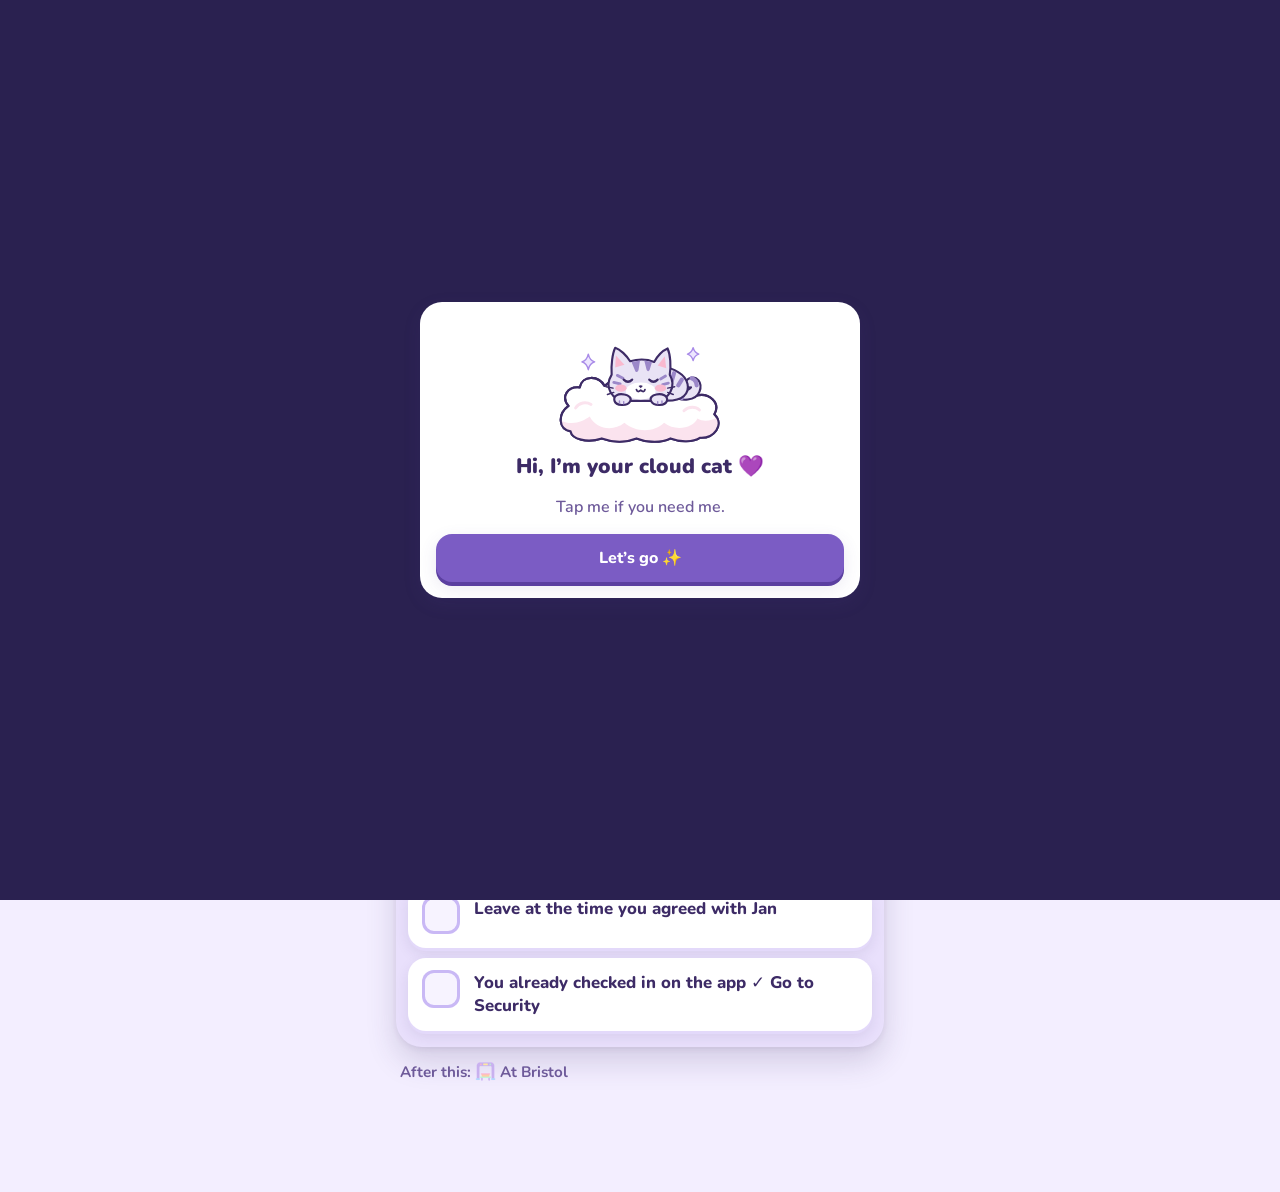
==== commit 6f1dad93: "Pastel icons, checklist panel, no GPU layers on tap - 24 pastel icons generated with gpt-image-2.6-s" ====
--- a/index.html
+++ b/index.html
@@ -47,6 +47,7 @@
     <main id="view" tabindex="-1"></main>
 
     <nav class="tabbar" aria-label="Main">
+      <div id="toast" class="toast" role="status" aria-live="polite"></div>
       <button data-tab="today" class="on"><span>🏠</span>Today</button>
       <button data-tab="finished"><span>⭐</span>Finished</button>
       <button data-tab="wallet"><span>🎫</span>Wallet</button>
@@ -55,7 +56,6 @@
   </div>
 
   <div id="overlay" class="overlay" hidden></div>
-  <div id="toast" class="toast" role="status" aria-live="polite"></div>
 
   <script type="module" src="js/app.js"></script>
 </body>
--- a/styles.css
+++ b/styles.css
@@ -21,6 +21,8 @@
   --if: #FFEDE6;
   --if-ink: #9A4F3A;
   --puff: .55;
+  --panel: #E9E0FC;
+  --panel-shadow: 0 14px 30px rgba(61, 43, 102, .18), 0 2px 6px rgba(61, 43, 102, .08);
   --shadow: 0 6px 18px rgba(86, 64, 150, .12);
   --press: 0 4px 0 #D9CCF6;
   --radius: 22px;
@@ -50,6 +52,8 @@
   --if: #4A2E33;
   --if-ink: #FFC9B8;
   --puff: .08;
+  --panel: #221B3D;
+  --panel-shadow: 0 14px 30px rgba(0, 0, 0, .45), 0 2px 6px rgba(0, 0, 0, .3);
   --shadow: 0 6px 18px rgba(0, 0, 0, .35);
   --press: 0 4px 0 #151127;
   color-scheme: dark;
@@ -76,8 +80,6 @@
 .sky-clouds .puff { position: absolute; background: #fff; opacity: var(--puff); border-radius: 999px; }
 .puff.p1 { width: 120px; height: 38px; left: -30px; top: 120px; }
 .puff.p2 { width: 90px; height: 30px; right: -20px; top: 70px; }
-.puff.p3 { width: 70px; height: 24px; left: 40%; top: 150px; opacity: .35; }
-@keyframes drift { to { transform: translateX(40px); } }
 
 .section-pills {
   position: relative; z-index: 3; display: flex; gap: 6px; justify-content: center;
@@ -86,20 +88,17 @@
 .section-pills button {
   padding: 6px 12px; border-radius: 999px; font-size: .82rem; font-weight: 800;
   background: color-mix(in srgb, var(--card) 70%, transparent); color: var(--ink-soft);
-  box-shadow: 0 2px 0 var(--line); transition: transform .15s, background .2s;
+  box-shadow: 0 2px 0 var(--line); position: relative; transition: background .2s;
 }
 .section-pills button.on { background: var(--card); color: var(--ink); box-shadow: 0 3px 0 var(--lav); }
-.section-pills button:active { transform: scale(.95) translateY(1px); }
+.section-pills button:active { top: 1px; }
 
 .cloudcat {
   position: absolute; z-index: 2; left: 50%; top: calc(36px + env(safe-area-inset-top));
   width: 150px; margin-left: -75px; animation: float 4s ease-in-out infinite;
 }
 .cloudcat svg { width: 100%; height: auto; display: block; overflow: visible; }
-.cloudcat:active svg { transform: scale(.97); }
-@keyframes bob { 0%, 100% { transform: translateY(0); } 50% { transform: translateY(-7px); } }
 @keyframes float { 0%, 100% { top: calc(36px + env(safe-area-inset-top, 0px)); } 50% { top: calc(29px + env(safe-area-inset-top, 0px)); } }
-@keyframes tail { 0%, 100% { transform: rotate(0); } 50% { transform: rotate(-6deg); } }
 .meow #eyes-open, .meow #mouth-meow { display: inline !important; }
 .meow #eyes-closed, .meow #mouth-smile { display: none !important; }
 
@@ -108,20 +107,19 @@
 .titles p { margin: 0; color: var(--ink-soft); font-size: .92rem; }
 
 .stars-layer { position: absolute; inset: 0; z-index: 1; pointer-events: none; }
-.star { position: absolute; width: 16px; height: 16px; transform: translate(-50%, -50%); }
+.star { position: absolute; width: 16px; height: 16px; margin: -8px 0 0 -8px; }
 .star svg { width: 100%; height: 100%; display: block; }
-.star.big { width: 36px; height: 36px; }
-
-@keyframes twinkle { 0%, 100% { opacity: 1; transform: translate(-50%, -50%) scale(1); } 50% { opacity: .75; transform: translate(-50%, -50%) scale(.9); } }
+.star.big { width: 36px; height: 36px; margin: -18px 0 0 -18px; }
+
 
 .bubble {
   position: absolute; z-index: 4; right: 10px; top: calc(46px + env(safe-area-inset-top));
   max-width: min(200px, calc(50% - 40px)); padding: 8px 12px; border-radius: 16px 16px 16px 4px;
   background: var(--card); color: var(--ink); font-weight: 800; font-size: .88rem; line-height: 1.25;
-  box-shadow: var(--shadow); opacity: 0; pointer-events: none; transform-origin: 0 100%; transform: scale(.6);
-  transition: opacity .3s, transform .35s cubic-bezier(.3, 1.6, .5, 1);
-}
-.bubble.show { opacity: 1; transform: scale(1); }
+  box-shadow: var(--shadow); visibility: hidden; pointer-events: none;
+  transition: top .3s cubic-bezier(.3, 1.6, .5, 1), visibility 0s .3s;
+}
+.bubble.show { visibility: visible; top: calc(40px + env(safe-area-inset-top, 0px)); transition: top .3s cubic-bezier(.3, 1.6, .5, 1); }
 
 /* ───────── Progress ───────── */
 .progress-wrap { position: relative; margin: 14px max(18px, env(safe-area-inset-right, 0px)) 4px max(18px, env(safe-area-inset-left, 0px)); padding-top: 34px; }
@@ -134,23 +132,17 @@
 @keyframes shimmer { to { background-position: -200% 0; } }
 .pct { position: absolute; right: 0; bottom: -2px; font-weight: 900; font-size: .9rem; color: var(--ink-soft); }
 .runner {
-  position: absolute; top: -2px; left: 0; width: 52px; transform: translateX(-26px);
+  position: absolute; top: -2px; left: 0; width: 52px; margin-left: -26px;
   transition: left 1.4s cubic-bezier(.3, .9, .3, 1);
 }
 .runner svg { width: 100%; height: auto; display: block; }
-@keyframes hop { 0%, 100% { transform: translateY(0); } 50% { transform: translateY(-2px); } }
 .runner #leg-fl, .runner #leg-br, .runner #leg-fr, .runner #leg-bl, .runner #tail { transform-box: fill-box; transform-origin: 50% 0; }
 .runner[data-pose="a"] #leg-fl, .runner[data-pose="a"] #leg-br { transform: rotate(26deg); }
 .runner[data-pose="a"] #leg-fr, .runner[data-pose="a"] #leg-bl { transform: rotate(-26deg); }
 .runner[data-pose="b"] #leg-fl, .runner[data-pose="b"] #leg-br { transform: rotate(-26deg); }
 .runner[data-pose="b"] #leg-fr, .runner[data-pose="b"] #leg-bl { transform: rotate(26deg); }
 .runner[data-pose="b"] #tail { transform: rotate(-8deg); }
-@keyframes legA { 0%, 100% { transform: rotate(28deg); } 50% { transform: rotate(-28deg); } }
-@keyframes legB { 0%, 100% { transform: rotate(-28deg); } 50% { transform: rotate(28deg); } }
 .runner.sprint { --run-dur: .22s; }
-.runner .dust { position: absolute; left: -6px; bottom: 4px; width: 10px; height: 10px; border-radius: 50%; background: var(--lav); opacity: 0; }
-.runner.sprint .dust { animation: dust .4s ease-out 3; }
-@keyframes dust { 0% { opacity: .7; transform: translate(0, 0) scale(.6); } 100% { opacity: 0; transform: translate(-14px, -4px) scale(1.4); } }
 
 /* ───────── Generic cards / buttons ───────── */
 main { padding-block: 8px 24px; padding-left: max(16px, env(safe-area-inset-left, 0px)); padding-right: max(16px, env(safe-area-inset-right, 0px)); outline: none; }
@@ -158,9 +150,9 @@
 .btn {
   display: inline-flex; align-items: center; justify-content: center; gap: 8px; min-height: 48px; padding: 10px 18px;
   border-radius: 16px; background: var(--card); box-shadow: var(--press), var(--shadow); font-weight: 800;
-  transition: transform .12s, box-shadow .12s;
-}
-.btn:active { transform: translateY(3px) scale(.98); box-shadow: 0 1px 0 var(--line); }
+  position: relative; top: 0; transition: top .12s, box-shadow .12s;
+}
+.btn:active { top: 3px; box-shadow: 0 1px 0 var(--line); }
 .btn.primary { background: var(--purple); color: var(--on-purple); box-shadow: 0 4px 0 var(--purple-press), var(--shadow); }
 .btn.soft { background: var(--card-2); box-shadow: 0 3px 0 var(--line); }
 .btn.small { min-height: 40px; padding: 6px 14px; font-size: .9rem; border-radius: 13px; }
@@ -177,10 +169,10 @@
 .picker { display: grid; grid-template-columns: 1fr 1fr; gap: 12px; margin-top: 10px; }
 .gcard {
   position: relative; text-align: left; background: var(--card); border-radius: 20px; padding: 14px 14px 12px; min-height: 108px;
-  box-shadow: 0 4px 0 var(--line), var(--shadow); transition: transform .12s, box-shadow .12s;
+  box-shadow: 0 4px 0 var(--line), var(--shadow); top: 0; transition: top .12s, box-shadow .12s;
   display: flex; flex-direction: column; gap: 4px; animation: pop-in .4s cubic-bezier(.3, 1.5, .5, 1) backwards;
 }
-.gcard:active { transform: translateY(3px) scale(.98); box-shadow: 0 1px 0 var(--line); }
+.gcard:active { top: 3px; box-shadow: 0 1px 0 var(--line); }
 .gcard .gicon { font-size: 1.6rem; }
 .gcard .gname { font-weight: 900; font-size: 1.02rem; line-height: 1.15; }
 .gcard .gmeta { font-size: .82rem; color: var(--ink-soft); }
@@ -192,7 +184,7 @@
 .gcard.done .gdot { width: 30px; height: 30px; top: 8px; right: 8px; }
 .badge { display: inline-block; font-size: .7rem; font-weight: 900; letter-spacing: .04em; padding: 3px 8px; border-radius: 999px; background: var(--mint); color: var(--ink); width: max-content; }
 .badge.bonus { background: var(--calm); color: var(--ink-soft); }
-@keyframes pop-in { from { opacity: 0; transform: translateY(8px) scale(.97); } }
+@keyframes pop-in { from { top: 10px; } to { top: 0; } }
 
 /* ───────── Group / stage view ───────── */
 .topbar { display: flex; justify-content: space-between; align-items: center; margin: 6px 0 0; }
@@ -209,8 +201,9 @@
   display: flex; gap: 14px; align-items: flex-start; background: var(--card); border-radius: 18px; padding: 14px;
   box-shadow: 0 3px 0 var(--line), var(--shadow);
 }
+.step { position: relative; }
 .step.enter { animation: slide-in .45s cubic-bezier(.3, 1.3, .5, 1) backwards; }
-@keyframes slide-in { from { opacity: 0; transform: translateY(14px) scale(.98); } }
+@keyframes slide-in { from { top: 16px; } to { top: 0; } }
 .step.t-calm { background: var(--calm); }
 .step.done { opacity: .6; }
 .step.done .txt > .main { text-decoration: line-through; text-decoration-color: var(--ink-faint); }
@@ -224,7 +217,7 @@
 .step.done .check { background: var(--mint-deep); box-shadow: inset 0 0 0 3px var(--mint-deep); }
 .step.done .check path { stroke-dashoffset: 0; transition: stroke-dashoffset .3s .05s ease-out; }
 .check.squish { animation: squish .42s cubic-bezier(.3, 1.6, .5, 1); }
-@keyframes squish { 0% { transform: scale(1); } 30% { transform: scale(.78, .7); } 60% { transform: scale(1.14); } 100% { transform: scale(1); } }
+@keyframes squish { 0% { box-shadow: inset 0 0 0 3px var(--lav); border-radius: 12px; } 35% { box-shadow: inset 0 0 0 19px var(--mint-deep); border-radius: 19px; } 100% { box-shadow: inset 0 0 0 3px var(--mint-deep); border-radius: 12px; } }
 .txt { flex: 1; min-width: 0; line-height: 1.35; font-size: 1.05rem; }
 .txt .main { font-weight: 800; }
 .chips { display: flex; flex-wrap: wrap; gap: 6px; margin-top: 8px; }
@@ -235,7 +228,8 @@
   display: flex; align-items: center; gap: 10px; width: 100%; text-align: left; margin-top: 10px; padding: 10px 12px; border-radius: 14px;
   background: var(--card-2); box-shadow: 0 3px 0 var(--line); font-weight: 800; font-size: 1rem; line-height: 1.3;
 }
-.say:active { transform: translateY(2px); box-shadow: 0 1px 0 var(--line); }
+.say { position: relative; }
+.say:active { top: 2px; box-shadow: 0 1px 0 var(--line); }
 .say .lbl { font-size: .7rem; letter-spacing: .08em; text-transform: uppercase; color: var(--ink-faint); display: block; }
 .mini-actions { display: flex; flex-wrap: wrap; gap: 8px; margin-top: 10px; }
 .inline-fields { display: grid; grid-template-columns: 1fr 1fr; gap: 8px; margin-top: 10px; }
@@ -267,83 +261,89 @@
   display: block; width: 100%; margin: 0 0 6px; padding: 12px 16px; border-radius: 16px;
   background: var(--calm); color: var(--ink); font-weight: 900; box-shadow: 0 3px 0 var(--lav);
 }
-.calm-pill:active { transform: translateY(2px); box-shadow: 0 1px 0 var(--lav); }
+.calm-pill { position: relative; }
+.calm-pill:active { top: 2px; box-shadow: 0 1px 0 var(--lav); }
 
 .donecard { text-align: center; padding: 26px 18px; }
 .donecard .big { font-size: 1.5rem; font-weight: 900; margin: 8px 0 4px; }
 .constellation { display: flex; flex-wrap: wrap; justify-content: center; gap: 6px; margin: 10px 0; }
-.constellation span { width: 34px; height: 34px; display: inline-block; animation: pop-in .5s backwards; }
+.constellation span { width: 34px; height: 34px; display: inline-block; position: relative; animation: pop-in .5s backwards; }
 .constellation svg { width: 100%; height: 100%; }
 
 /* ───────── Tab bar ───────── */
 .tabbar {
-  position: fixed; z-index: 30; left: 50%; transform: translateX(-50%); bottom: 0; width: min(520px, 100%);
+  position: fixed; z-index: 30; left: 0; right: 0; margin: 0 auto; bottom: 0; width: min(520px, 100%);
   display: grid; grid-template-columns: repeat(4, 1fr); gap: 4px; padding: 8px max(10px, env(safe-area-inset-right, 0px)) calc(8px + env(safe-area-inset-bottom, 0px)) max(10px, env(safe-area-inset-left, 0px));
   background: var(--card);
-  border-radius: 24px 24px 0 0; box-shadow: 0 -4px 20px rgba(86, 64, 150, .1);
+  border-top: 2px solid var(--line);
 }
 .tabbar button { display: flex; flex-direction: column; align-items: center; gap: 2px; padding: 6px 0; border-radius: 14px; font-size: .78rem; font-weight: 800; color: var(--ink-soft); min-height: 52px; }
-.tabbar button span { font-size: 1.3rem; transition: transform .2s; }
+.tabbar button span { font-size: 1.3rem; position: relative; top: 0; line-height: 0; }
+.tabbar button span .ic { width: 30px; height: 30px; }
 .tabbar button.on { background: var(--calm); color: var(--ink); }
-.tabbar button.on span { transform: translateY(-2px) scale(1.1); }
+.tabbar button.on span { top: -2px; }
 
 /* ───────── Overlay / sheets ───────── */
 .overlay {
-  position: fixed; inset: 0; z-index: 50; background: rgba(28, 18, 56, .62);
-  display: flex; flex-direction: column; justify-content: flex-end; align-items: center; animation: fade .25s ease backwards;
+  position: fixed; inset: 0; z-index: 50; background: #2A2150;
+  display: flex; flex-direction: column; justify-content: flex-end; align-items: center;
 }
 .overlay.center { justify-content: center; }
-.overlay.closing { animation: fade .2s ease reverse both; }
-@keyframes fade { from { opacity: 0; } }
+.overlay.closing { visibility: hidden; }
 .sheet {
   width: min(520px, 100%); max-height: 88dvh; overflow: auto; background: var(--bg); border-radius: 28px 28px 0 0;
-  padding: 18px 18px calc(22px + env(safe-area-inset-bottom)); animation: rise .35s cubic-bezier(.3, 1.2, .5, 1) backwards;
+  padding: 18px 18px calc(22px + env(safe-area-inset-bottom)); position: relative; animation: rise .35s cubic-bezier(.3, 1.2, .5, 1) backwards;
 }
 .sheet.tall { height: 88dvh; display: flex; flex-direction: column; }
-@keyframes rise { from { transform: translateY(40px); opacity: 0; } }
+@keyframes rise { from { top: 50px; } to { top: 0; } }
 .sheet-head { display: flex; justify-content: space-between; align-items: center; margin-bottom: 8px; }
 .sheet-head h3 { margin: 0; font-size: 1.25rem; font-weight: 900; }
 .x { width: 44px; height: 44px; border-radius: 14px; background: var(--card); box-shadow: 0 3px 0 var(--line); font-size: 1.1rem; }
 
 .petstage { display: flex; flex-direction: column; align-items: center; gap: 18px; padding: 20px; width: min(420px, 100%); }
-.petcat { width: min(300px, 80vw); touch-action: none; position: relative; animation: bob 4s ease-in-out infinite; }
+.petcat { width: min(300px, 80vw); touch-action: none; position: relative; top: 0; animation: petfloat 4s ease-in-out infinite; }
+@keyframes petfloat { 50% { top: -8px; } }
 .petcat svg { width: 100%; height: auto; display: block; overflow: visible; }
 .petcat.petting svg { animation: purr .12s linear infinite; }
-@keyframes purr { 50% { transform: translateY(.6px); } }
+@keyframes purr { 50% { margin-top: 1px; } }
 .pethint { color: #fff; font-weight: 800; text-align: center; min-height: 1.4em; text-shadow: 0 1px 4px rgba(0, 0, 0, .3); }
 .petbtns { display: flex; gap: 12px; }
 .petbtns .btn { min-width: 130px; font-size: 1.05rem; }
-.heart { position: fixed; z-index: 60; pointer-events: none; font-size: 22px; animation: heart 1.4s ease-out forwards; }
-@keyframes heart { 0% { opacity: 0; transform: translate(-50%, 0) scale(.5); } 15% { opacity: 1; } 100% { opacity: 0; transform: translate(calc(-50% + var(--dx)), -90px) scale(1.2); } }
+.petstage { position: relative; }
+.heart { position: absolute; z-index: 2; pointer-events: none; font-size: 22px; animation: heart 1.4s ease-out forwards; }
+@keyframes heart { 0% { margin-top: 0; margin-left: -11px; font-size: 12px; } 100% { margin-top: -90px; margin-left: calc(-11px + var(--dx)); font-size: 24px; } }
 
 .helplist { display: flex; flex-direction: column; gap: 10px; }
 .helpbtn { text-align: left; padding: 14px 16px; border-radius: 16px; background: var(--card); box-shadow: 0 3px 0 var(--line); font-weight: 800; min-height: 52px; }
 .helpbtn.if { background: var(--if); color: var(--if-ink); }
 .helpbtn.calm { background: var(--calm); }
 .helpbtn.heart-btn { background: linear-gradient(120deg, #FBE3EE, #EEE6FF); color: #3D2B66; }
-.helpbtn:active { transform: translateY(2px); box-shadow: 0 1px 0 var(--line); }
+.helpbtn { position: relative; }
+.helpbtn:active { top: 2px; box-shadow: 0 1px 0 var(--line); }
 .answer { font-size: 1.25rem; font-weight: 800; line-height: 1.45; margin: 8px 0 12px; }
 
 .chat { flex: 1; overflow: auto; display: flex; flex-direction: column; gap: 10px; padding: 6px 2px 10px; }
-.msg { max-width: 86%; padding: 10px 14px; border-radius: 18px; line-height: 1.4; white-space: pre-wrap; animation: pop-in .3s backwards; }
+.msg { max-width: 86%; padding: 10px 14px; border-radius: 18px; line-height: 1.4; white-space: pre-wrap; position: relative; animation: pop-in .3s backwards; }
 .msg.user { align-self: flex-end; background: var(--purple); color: var(--on-purple); border-bottom-right-radius: 6px; }
 .msg.assistant { align-self: flex-start; background: var(--card); box-shadow: var(--shadow); border-bottom-left-radius: 6px; }
 .msg.assistant::before { content: '🐱 '; }
-.typing span { display: inline-block; width: 7px; height: 7px; margin: 0 2px; border-radius: 50%; background: var(--ink-faint); animation: dots 1s infinite; }
+.typing span { display: inline-block; position: relative; top: 0; width: 7px; height: 7px; margin: 0 2px; border-radius: 50%; background: var(--ink-faint); animation: dots 1s infinite; }
 .typing span:nth-child(2) { animation-delay: .15s; } .typing span:nth-child(3) { animation-delay: .3s; }
-@keyframes dots { 50% { transform: translateY(-4px); opacity: .5; } }
+@keyframes dots { 50% { top: -4px; } }
 .composer { display: flex; gap: 8px; align-items: flex-end; }
 .composer textarea { flex: 1; resize: none; min-height: 48px; max-height: 120px; }
 
 .bigsay {
   position: fixed; inset: 0; z-index: 70; background: #FFFDF8; color: #2A1E4D; display: flex; flex-direction: column;
-  justify-content: center; align-items: center; padding: 28px; text-align: center; animation: fade .2s backwards;
+  justify-content: center; align-items: center; padding: 28px; text-align: center;
 }
 .bigsay p { font-size: clamp(1.8rem, 8vw, 3rem); font-weight: 900; line-height: 1.25; margin: 0 0 24px; white-space: pre-wrap; }
 .bigsay small { color: #7A6CA3; font-weight: 800; }
 
-.breathe { width: 140px; height: 140px; margin: 10px auto 16px; border-radius: 50%; background: radial-gradient(circle, #E9DEFF, #B79CF2); animation: breathe 10s ease-in-out infinite; display: grid; place-items: center; font-weight: 900; color: #3D2B66; }
-@keyframes breathe { 0%, 100% { transform: scale(.72); } 40% { transform: scale(1); } }
+.breathe { position: relative; width: 140px; height: 140px; margin: 10px auto 16px; display: grid; place-items: center; font-weight: 900; color: #3D2B66; }
+.breathe::before { content: ''; position: absolute; left: 50%; top: 50%; width: 100px; height: 100px; margin: -50px 0 0 -50px; border-radius: 50%; background: radial-gradient(circle, #E9DEFF, #B79CF2); animation: breathe 10s ease-in-out infinite; }
+.breathe span { position: relative; z-index: 1; }
+@keyframes breathe { 40% { width: 140px; height: 140px; margin: -70px 0 0 -70px; } }
 
 .celebrate { text-align: center; color: #fff; padding: 24px; }
 .celebrate h2 { font-size: 2rem; margin: 10px 0 4px; }
@@ -361,9 +361,9 @@
 .seg button.on { background: var(--purple); color: var(--on-purple); box-shadow: 0 2px 0 var(--purple-press); }
 .toggle { display: flex; justify-content: space-between; align-items: center; padding: 10px 0; font-weight: 800; min-height: 48px; }
 .switch { width: 54px; height: 32px; border-radius: 999px; background: var(--line); position: relative; transition: background .2s; flex: 0 0 auto; }
-.switch::after { content: ''; position: absolute; top: 4px; left: 4px; width: 24px; height: 24px; border-radius: 50%; background: #fff; box-shadow: 0 2px 4px rgba(0, 0, 0, .15); transition: transform .25s cubic-bezier(.3, 1.4, .5, 1); }
+.switch::after { content: ''; position: absolute; top: 4px; left: 4px; width: 24px; height: 24px; border-radius: 50%; background: #fff; box-shadow: 0 2px 4px rgba(0, 0, 0, .15); transition: left .25s cubic-bezier(.3, 1.4, .5, 1); }
 .switch.on { background: var(--mint-deep); }
-.switch.on::after { transform: translateX(22px); }
+.switch.on::after { left: 26px; }
 input[type="range"] { width: 100%; accent-color: var(--purple); }
 
 .tickets { display: grid; grid-template-columns: 1fr 1fr; gap: 12px; }
@@ -391,15 +391,26 @@
 .stat > div { flex: 1; background: var(--card); border-radius: 18px; box-shadow: var(--shadow); padding: 12px; text-align: center; }
 .stat b { display: block; font-size: 1.6rem; font-weight: 900; }
 
-.toast {
-  position: fixed; left: 50%; bottom: calc(100px + env(safe-area-inset-bottom)); transform: translate(-50%, 20px); z-index: 80;
-  background: var(--ink); color: var(--bg); padding: 10px 16px; border-radius: 14px; font-weight: 800; opacity: 0; pointer-events: none; transition: .3s;
-  max-width: calc(100% - 32px);
-}
-.toast.show { opacity: 1; transform: translate(-50%, 0); }
+.toast { grid-column: 1 / -1; display: none; text-align: center; background: var(--ink); color: var(--bg); padding: 9px 14px; border-radius: 12px; font-weight: 800; margin-bottom: 4px; }
+.toast.show { display: block; }
 
 /* ───────── Reduced motion ───────── */
 .reduce-motion *, .reduce-motion *::before, .reduce-motion *::after { animation-duration: .001s !important; animation-iteration-count: 1 !important; transition-duration: .001s !important; }
 @media (prefers-reduced-motion: reduce) {
   *, *::before, *::after { animation-duration: .001s !important; animation-iteration-count: 1 !important; transition-duration: .001s !important; }
 }
+
+/* Checklist panel: a soft raised surface behind the steps so they read clearly */
+.panel { background: var(--panel); border-radius: 26px; padding: 14px 12px 16px; margin: 4px 0 8px; box-shadow: var(--panel-shadow); }
+.panel .gtitle { margin-top: 0; padding: 0 4px; }
+.panel .gintro { padding: 0 4px; }
+.panel .step { box-shadow: 0 3px 0 var(--line), 0 6px 14px rgba(61, 43, 102, .10); }
+
+/* Pastel icons */
+.ic { display: inline-block; width: 1.35em; height: 1.35em; vertical-align: -0.3em; object-fit: contain; }
+.gcard .gicon { line-height: 0; }
+.gcard .gicon .ic { width: 46px; height: 46px; }
+.gcard.first .gicon .ic { width: 52px; height: 52px; }
+.gtitle h2 .ic { width: 1.3em; height: 1.3em; vertical-align: -0.25em; }
+.section-pills .ic { width: 1.25em; height: 1.25em; vertical-align: -0.32em; }
+.h3 .ic { width: 1.6em; height: 1.6em; vertical-align: -0.55em; }
